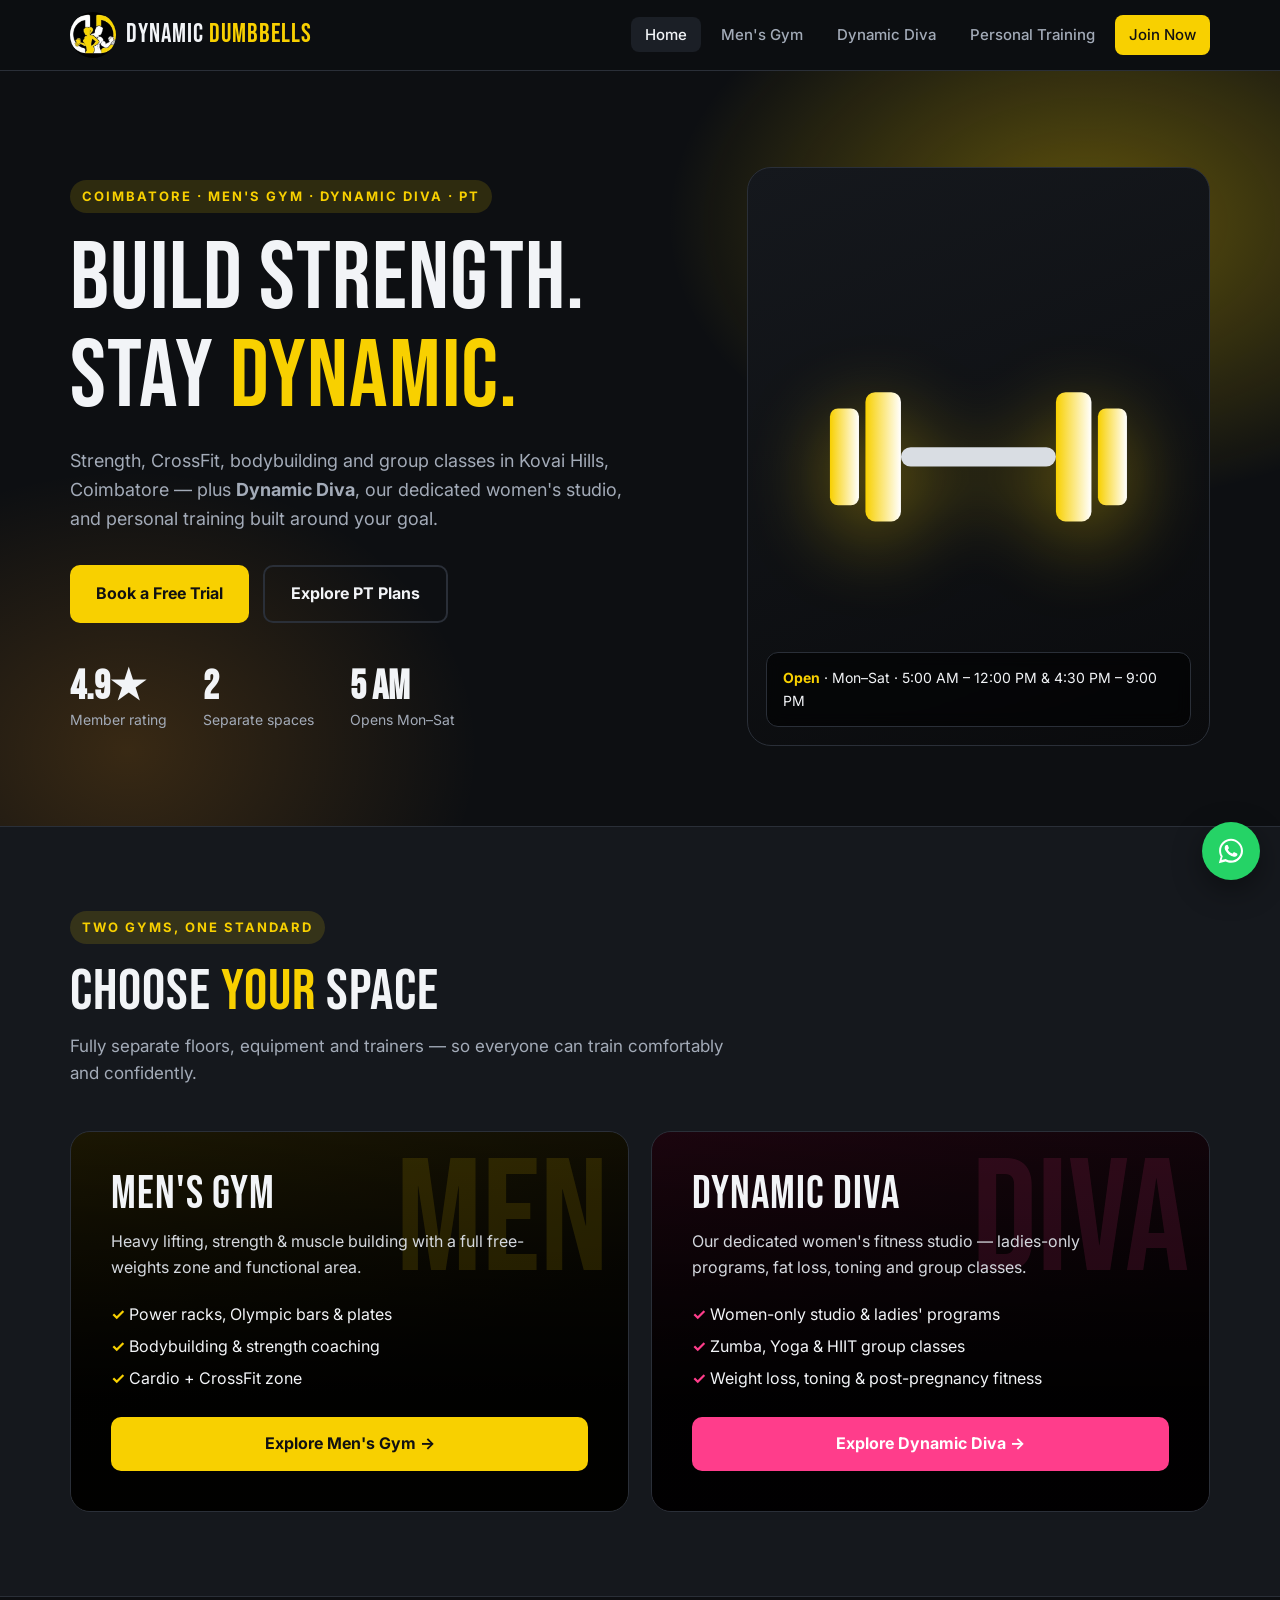
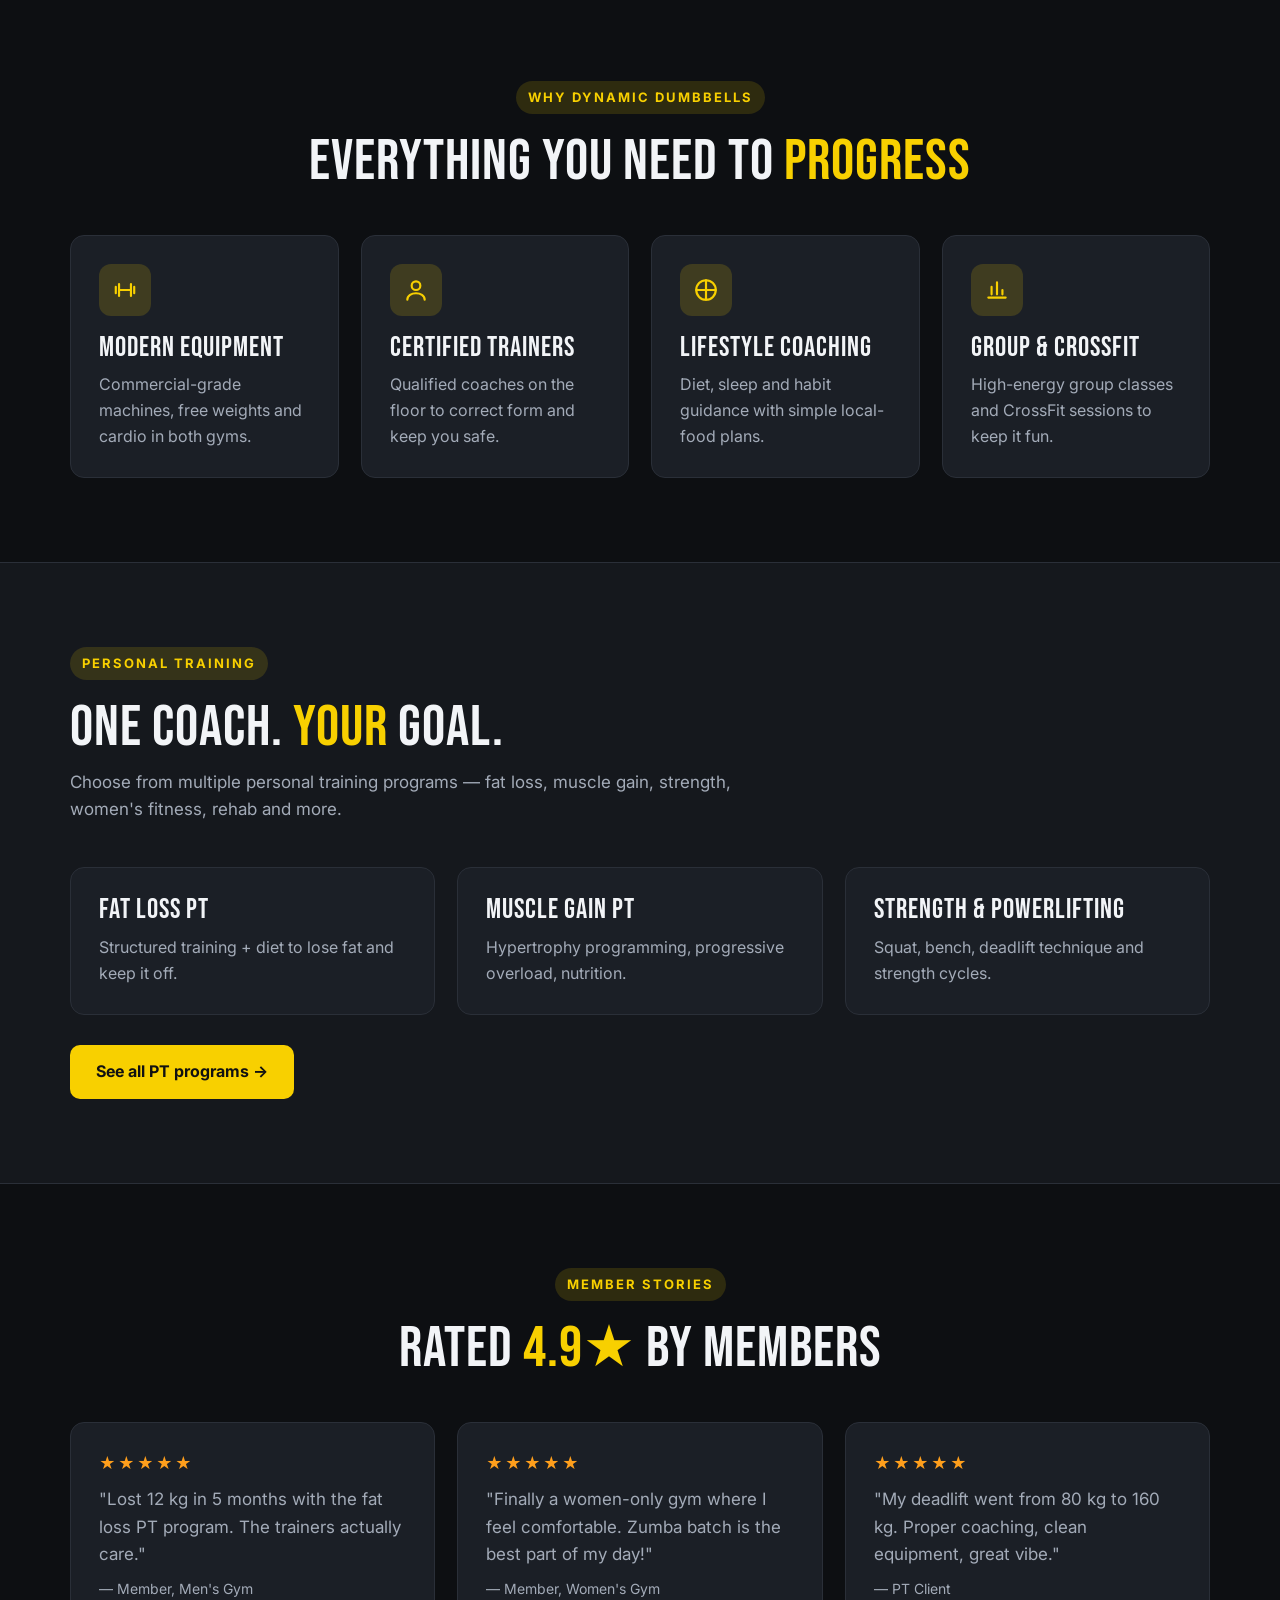
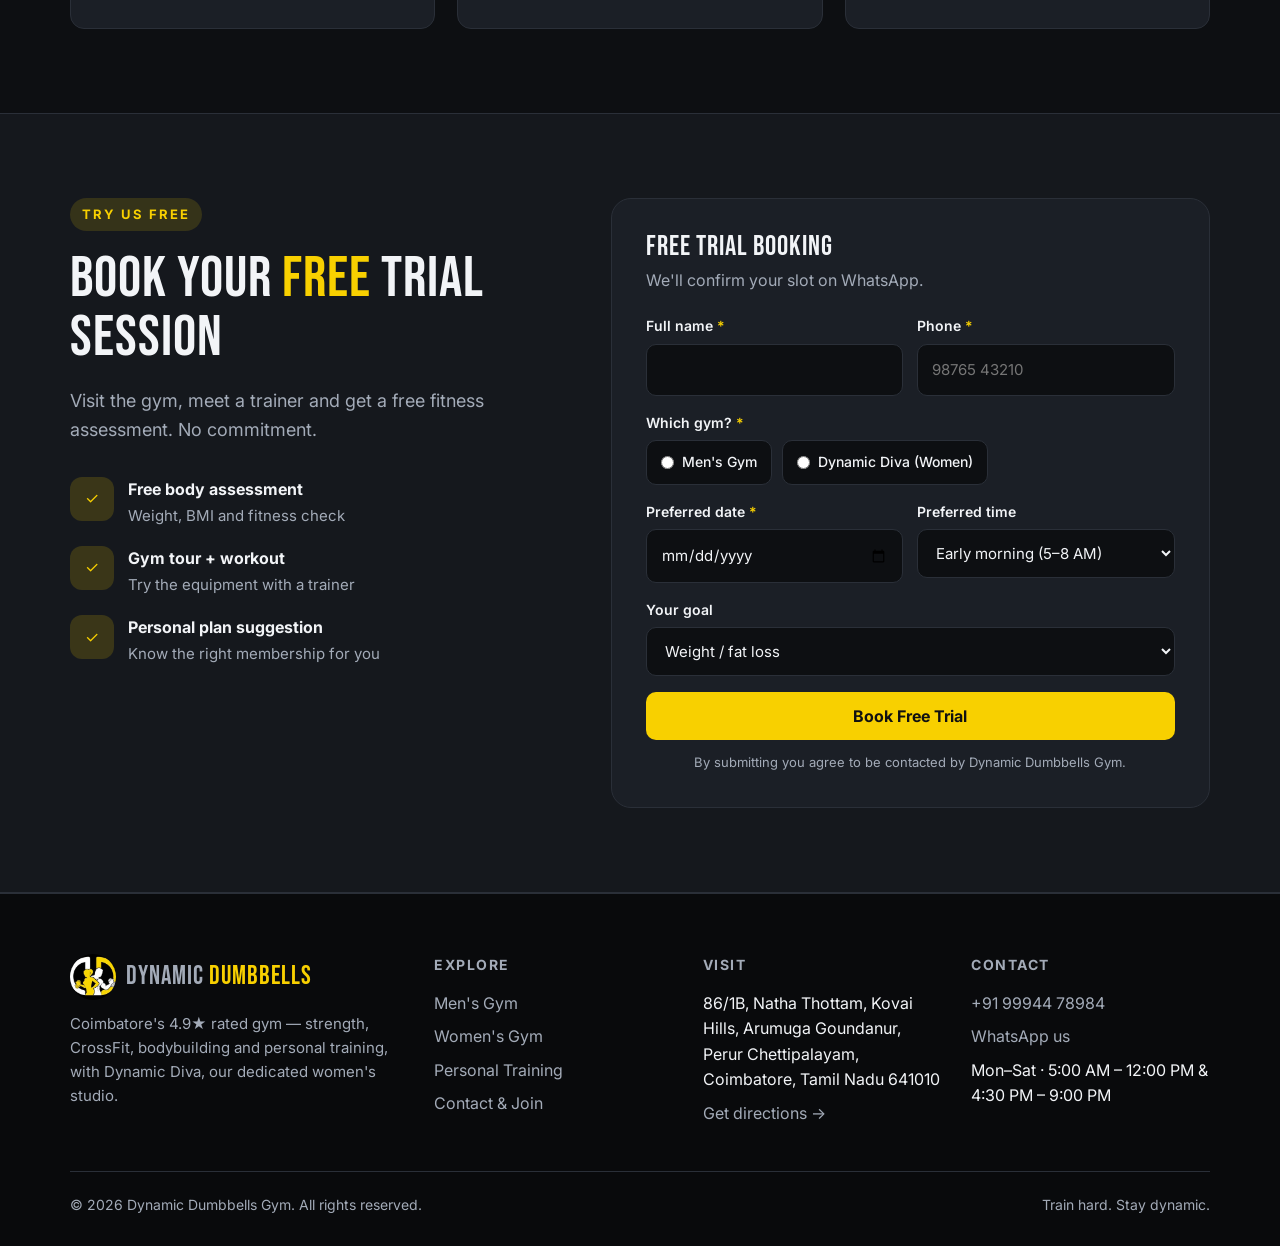
==== index.html @ dd49ddff "Dynamic Dumbbells Gym website: 5 pages with enquiry forms Home, Men's Gym, Dynamic Diva (women), Per" ====
<!DOCTYPE html>
<html lang="en">
<head>
  <meta charset="UTF-8">
  <meta name="viewport" content="width=device-width, initial-scale=1.0">
  <title>Dynamic Dumbbells Gym, Coimbatore — Men's Gym, Dynamic Diva Women's Studio &amp; Personal Training</title>
  <meta name="description" content="Dynamic Dumbbells Gym, Perur Chettipalayam, Coimbatore. 4.9★ rated. Strength, CrossFit, bodybuilding, group classes, personal training and Dynamic Diva women's studio. Book a free trial.">
  <link rel="preconnect" href="https://fonts.googleapis.com">
  <link rel="preconnect" href="https://fonts.gstatic.com" crossorigin>
  <link href="https://fonts.googleapis.com/css2?family=Bebas+Neue&family=Inter:wght@400;500;600;700;800&display=swap" rel="stylesheet">
  <meta property="og:title" content="Dynamic Dumbbells Gym, Coimbatore">
  <meta property="og:description" content="4.9★ rated gym in Kovai Hills, Coimbatore — strength, CrossFit, Dynamic Diva women&#39;s studio &amp; personal training.">
  <meta property="og:image" content="images/og-image.jpg">
  <meta property="og:type" content="website">
  <link rel="icon" href="images/logo.png">
  <link rel="apple-touch-icon" href="images/logo.png">
  <meta name="theme-color" content="#0d0f12">
  <link rel="stylesheet" href="styles.css">
</head>
<body data-page="home">
  <div id="site-header"></div>

  <main>
    <!-- HERO -->
    <section class="hero">
      <div class="container">
        <div>
          <span class="eyebrow">Coimbatore · Men's Gym · Dynamic Diva · PT</span>
          <h1>Build Strength.<br>Stay <em>Dynamic.</em></h1>
          <p class="lead">Strength, CrossFit, bodybuilding and group classes in Kovai Hills, Coimbatore — plus <b>Dynamic Diva</b>, our dedicated women's studio, and personal training built around your goal.</p>
          <div class="hero-actions">
            <a href="#free-trial" class="btn">Book a Free Trial</a>
            <a href="personal-training.html" class="btn btn-outline">Explore PT Plans</a>
          </div>
          <div class="hero-stats">
            <div><strong>4.9★</strong><span>Member rating</span></div>
            <div><strong>2</strong><span>Separate spaces</span></div>
            <div><strong>5 AM</strong><span>Opens Mon–Sat</span></div>
          </div>
        </div>
        <div class="hero-art reveal">
          <img class="hero-photo" src="images/home-hero.jpg" alt="Members training at Dynamic Dumbbells Gym" onerror="this.remove()">
          <svg viewBox="0 0 200 120" fill="none" aria-hidden="true">
            <defs><linearGradient id="g" x1="0" x2="1"><stop offset="0" stop-color="#f8d000"/><stop offset="1" stop-color="#ffffff"/></linearGradient></defs>
            <rect x="8" y="30" width="18" height="60" rx="5" fill="url(#g)"/>
            <rect x="30" y="20" width="22" height="80" rx="6" fill="url(#g)"/>
            <rect x="52" y="54" width="96" height="12" rx="6" fill="#d9dde3"/>
            <rect x="148" y="20" width="22" height="80" rx="6" fill="url(#g)"/>
            <rect x="174" y="30" width="18" height="60" rx="5" fill="url(#g)"/>
          </svg>
          <div class="tag"><b>Open</b> · <span data-gym="hours"></span></div>
        </div>
      </div>
    </section>

    <!-- TWO GYMS -->
    <section class="section-alt">
      <div class="container">
        <div class="section-head">
          <span class="eyebrow">Two gyms, one standard</span>
          <h2>Choose <em>your</em> space</h2>
          <p>Fully separate floors, equipment and trainers — so everyone can train comfortably and confidently.</p>
        </div>
        <div class="gym-split">
          <article class="gym-card men reveal">
            <img class="card-photo" src="images/mens-card.jpg" alt="" onerror="this.remove()">
            <span class="big">MEN</span>
            <h3>Men's Gym</h3>
            <p>Heavy lifting, strength &amp; muscle building with a full free-weights zone and functional area.</p>
            <ul>
              <li>Power racks, Olympic bars &amp; plates</li>
              <li>Bodybuilding &amp; strength coaching</li>
              <li>Cardio + CrossFit zone</li>
            </ul>
            <a href="mens-gym.html" class="btn">Explore Men's Gym →</a>
          </article>
          <article class="gym-card women reveal">
            <img class="card-photo" src="images/diva-card.jpg" alt="" onerror="this.remove()">
            <span class="big">DIVA</span>
            <h3>Dynamic Diva</h3>
            <p>Our dedicated women's fitness studio — ladies-only programs, fat loss, toning and group classes.</p>
            <ul>
              <li>Women-only studio &amp; ladies' programs</li>
              <li>Zumba, Yoga &amp; HIIT group classes</li>
              <li>Weight loss, toning &amp; post-pregnancy fitness</li>
            </ul>
            <a href="womens-gym.html" class="btn">Explore Dynamic Diva →</a>
          </article>
        </div>
      </div>
    </section>

    <!-- WHY US -->
    <section>
      <div class="container">
        <div class="section-head center">
          <span class="eyebrow">Why Dynamic Dumbbells</span>
          <h2>Everything you need to <em>progress</em></h2>
        </div>
        <div class="grid grid-4">
          <div class="card reveal">
            <div class="icon"><svg viewBox="0 0 24 24" fill="none" stroke="currentColor" stroke-width="2" stroke-linecap="round"><path d="M6.5 6.5v11M17.5 6.5v11M3.5 9v6M20.5 9v6M6.5 12h11"/></svg></div>
            <h3>Modern Equipment</h3>
            <p>Commercial-grade machines, free weights and cardio in both gyms.</p>
          </div>
          <div class="card reveal">
            <div class="icon"><svg viewBox="0 0 24 24" fill="none" stroke="currentColor" stroke-width="2" stroke-linecap="round"><circle cx="12" cy="8" r="4"/><path d="M4 21c0-4 4-6 8-6s8 2 8 6"/></svg></div>
            <h3>Certified Trainers</h3>
            <p>Qualified coaches on the floor to correct form and keep you safe.</p>
          </div>
          <div class="card reveal">
            <div class="icon"><svg viewBox="0 0 24 24" fill="none" stroke="currentColor" stroke-width="2" stroke-linecap="round"><path d="M12 3v18M3 12h18"/><circle cx="12" cy="12" r="9"/></svg></div>
            <h3>Lifestyle Coaching</h3>
            <p>Diet, sleep and habit guidance with simple local-food plans.</p>
          </div>
          <div class="card reveal">
            <div class="icon"><svg viewBox="0 0 24 24" fill="none" stroke="currentColor" stroke-width="2" stroke-linecap="round"><path d="M4 19h16M7 16V9M12 16V5M17 16v-4"/></svg></div>
            <h3>Group &amp; CrossFit</h3>
            <p>High-energy group classes and CrossFit sessions to keep it fun.</p>
          </div>
        </div>
      </div>
    </section>

    <!-- PT TEASER -->
    <section class="section-alt">
      <div class="container">
        <div class="section-head">
          <span class="eyebrow">Personal Training</span>
          <h2>One coach. <em>Your</em> goal.</h2>
          <p>Choose from multiple personal training programs — fat loss, muscle gain, strength, women's fitness, rehab and more.</p>
        </div>
        <div class="grid grid-3">
          <div class="card reveal"><h3>Fat Loss PT</h3><p>Structured training + diet to lose fat and keep it off.</p></div>
          <div class="card reveal"><h3>Muscle Gain PT</h3><p>Hypertrophy programming, progressive overload, nutrition.</p></div>
          <div class="card reveal"><h3>Strength &amp; Powerlifting</h3><p>Squat, bench, deadlift technique and strength cycles.</p></div>
        </div>
        <div style="margin-top:30px"><a href="personal-training.html" class="btn">See all PT programs →</a></div>
      </div>
    </section>

    <!-- GALLERY (hidden automatically until photos are added) -->
    <section id="gallery">
      <div class="container">
        <div class="section-head">
          <span class="eyebrow">Inside the gym</span>
          <h2>Take a <em>look</em> around</h2>
        </div>
        <div class="gallery">
          <figure class="reveal"><img src="images/gallery-1.jpg" alt="Free weights area" loading="lazy" onerror="this.parentNode.remove()"></figure>
          <figure class="reveal"><img src="images/gallery-2.jpg" alt="Cardio zone" loading="lazy" onerror="this.parentNode.remove()"></figure>
          <figure class="reveal"><img src="images/gallery-3.jpg" alt="CrossFit session" loading="lazy" onerror="this.parentNode.remove()"></figure>
          <figure class="reveal"><img src="images/gallery-4.jpg" alt="Dynamic Diva group class" loading="lazy" onerror="this.parentNode.remove()"></figure>
          <figure class="reveal"><img src="images/gallery-5.jpg" alt="Squat rack area" loading="lazy" onerror="this.parentNode.remove()"></figure>
          <figure class="reveal"><img src="images/gallery-6.jpg" alt="Trainer coaching a member" loading="lazy" onerror="this.parentNode.remove()"></figure>
        </div>
      </div>
    </section>

    <!-- TESTIMONIALS -->
    <section>
      <div class="container">
        <div class="section-head center">
          <span class="eyebrow">Member stories</span>
          <h2>Rated <em>4.9★</em> by members</h2>
        </div>
        <!-- TODO: replace with real Google reviews (copy text + first name with permission) -->
        <div class="grid grid-3">
          <div class="card reveal"><div class="stars">★★★★★</div><p class="quote">"Lost 12 kg in 5 months with the fat loss PT program. The trainers actually care."</p><p class="quote-by">— Member, Men's Gym</p></div>
          <div class="card reveal"><div class="stars">★★★★★</div><p class="quote">"Finally a women-only gym where I feel comfortable. Zumba batch is the best part of my day!"</p><p class="quote-by">— Member, Women's Gym</p></div>
          <div class="card reveal"><div class="stars">★★★★★</div><p class="quote">"My deadlift went from 80 kg to 160 kg. Proper coaching, clean equipment, great vibe."</p><p class="quote-by">— PT Client</p></div>
        </div>
      </div>
    </section>

    <!-- FORM: FREE TRIAL -->
    <section class="form-section section-alt" id="free-trial">
      <div class="container">
        <div>
          <span class="eyebrow">Try us free</span>
          <h2>Book your <em>free</em> trial session</h2>
          <p class="lead">Visit the gym, meet a trainer and get a free fitness assessment. No commitment.</p>
          <ul class="info-list">
            <li><div class="icon">✓</div><div><b>Free body assessment</b><span>Weight, BMI and fitness check</span></div></li>
            <li><div class="icon">✓</div><div><b>Gym tour + workout</b><span>Try the equipment with a trainer</span></div></li>
            <li><div class="icon">✓</div><div><b>Personal plan suggestion</b><span>Know the right membership for you</span></div></li>
          </ul>
        </div>
        <div class="form-card">
          <h3>Free Trial Booking</h3>
          <p>We'll confirm your slot on WhatsApp.</p>
          <form data-form="Free Trial Booking" novalidate>
            <div class="form-row">
              <div class="field"><label for="ft-name">Full name <span class="req">*</span></label><input id="ft-name" name="Name" required autocomplete="name"><span class="error">Please enter your name</span></div>
              <div class="field"><label for="ft-phone">Phone <span class="req">*</span></label><input id="ft-phone" name="Phone" type="tel" required autocomplete="tel" placeholder="98765 43210"><span class="error">Enter a valid phone number</span></div>
            </div>
            <div class="field">
              <label>Which gym? <span class="req">*</span></label>
              <div class="choice-group">
                <label><input type="radio" name="Gym" value="Men's Gym" required> Men's Gym</label>
                <label><input type="radio" name="Gym" value="Dynamic Diva (Women)"> Dynamic Diva (Women)</label>
              </div>
              <span class="error">Please choose a gym</span>
            </div>
            <div class="form-row">
              <div class="field"><label for="ft-date">Preferred date <span class="req">*</span></label><input id="ft-date" name="Date" type="date" required><span class="error">Pick a date</span></div>
              <div class="field"><label for="ft-time">Preferred time</label>
                <select id="ft-time" name="Time">
                  <option>Early morning (5–8 AM)</option><option>Morning (8 AM–12 PM)</option><option>Evening (4:30–7 PM)</option><option>Night (7–9 PM)</option>
                </select>
              </div>
            </div>
            <div class="field"><label for="ft-goal">Your goal</label>
              <select id="ft-goal" name="Goal">
                <option>Weight / fat loss</option><option>Muscle gain</option><option>Strength / CrossFit</option><option>General fitness</option><option>Not sure yet</option>
              </select>
            </div>
            <button class="btn btn-block" type="submit">Book Free Trial</button>
            <p class="form-note">By submitting you agree to be contacted by Dynamic Dumbbells Gym.</p>
          </form>
          <div class="form-success"><div class="tick">✓</div><h3>Thank you<span data-name></span>!</h3><p>Your trial request is ready on WhatsApp — just hit send and we'll confirm your slot.</p></div>
        </div>
      </div>
    </section>
  </main>

  <div id="site-footer"></div>
  <script src="script.js"></script>
</body>
</html>
---- styles.css ----
/* Dynamic Dumbbells Gym — shared styles */
:root {
  --bg: #0d0f12;
  --bg-2: #15181d;
  --card: #1b1f26;
  --line: #2a2f38;
  --text: #f2f4f7;
  --muted: #a3abb8;
  --accent: #f8d000;          /* brand yellow (from logo) */
  --accent-2: #ff9f1c;
  --on-accent: #111;          /* text on accent buttons */
  --men: #f8d000;
  --women: #ff3d8b;
  --pt: #22c3a6;
  --radius: 14px;
  --max: 1180px;
  --font-display: "Bebas Neue", Impact, sans-serif;
  --font-body: "Inter", system-ui, -apple-system, sans-serif;
}

* { box-sizing: border-box; margin: 0; padding: 0; }
html { scroll-behavior: smooth; }
body {
  background: var(--bg);
  color: var(--text);
  font-family: var(--font-body);
  line-height: 1.6;
  -webkit-font-smoothing: antialiased;
}
img { max-width: 100%; display: block; }
a { color: inherit; text-decoration: none; }
.container { width: 100%; max-width: var(--max); margin: 0 auto; padding: 0 20px; }

/* Theme per page */
body.theme-men   { --accent: var(--men); }
body.theme-women { --accent: var(--women); --accent-2: #ff8fc0; --on-accent: #fff; }

/* ---------- Header ---------- */
.site-header {
  position: sticky; top: 0; z-index: 50;
  background: rgba(13, 15, 18, .9);
  backdrop-filter: blur(10px);
  border-bottom: 1px solid var(--line);
}
.nav { display: flex; align-items: center; justify-content: space-between; height: 70px; }
.logo { display: flex; align-items: center; gap: 10px; font-family: var(--font-display); font-size: 26px; letter-spacing: 1px; }
.logo-mark { width: 46px; height: 46px; border-radius: 50%; object-fit: cover; background: #000; }
.logo span b { color: var(--men); font-weight: 400; }
.nav-links { display: flex; gap: 6px; list-style: none; align-items: center; }
.nav-links a {
  padding: 8px 14px; border-radius: 8px; font-size: 15px; font-weight: 500; color: var(--muted);
  transition: color .2s, background .2s;
}
.nav-links a:hover, .nav-links a.active { color: var(--text); background: var(--card); }
.nav-links a.btn { color: var(--on-accent); background: var(--accent); }
.nav-toggle { display: none; background: none; border: 0; color: var(--text); cursor: pointer; padding: 8px; }

/* ---------- Buttons ---------- */
.btn {
  display: inline-flex; align-items: center; justify-content: center; gap: 8px;
  padding: 14px 26px; border-radius: 10px; border: 0; cursor: pointer;
  background: var(--accent); color: var(--on-accent); font-weight: 700; font-size: 16px; font-family: inherit;
  transition: transform .15s, box-shadow .2s, filter .2s;
}
.btn:hover { transform: translateY(-2px); box-shadow: 0 10px 30px -10px var(--accent); filter: brightness(1.08); }
.btn-outline { background: transparent; border: 2px solid var(--line); color: var(--text); }
.btn-outline:hover { border-color: var(--accent); box-shadow: none; }
.btn-block { width: 100%; }

/* ---------- Hero ---------- */
.hero { position: relative; overflow: hidden; padding: 96px 0 80px; }
.hero::before {
  content: ""; position: absolute; inset: 0;
  background:
    radial-gradient(600px 400px at 85% 20%, color-mix(in srgb, var(--accent) 35%, transparent), transparent 70%),
    radial-gradient(500px 400px at 10% 90%, color-mix(in srgb, var(--accent-2) 18%, transparent), transparent 70%);
  pointer-events: none;
}
.hero .container { position: relative; display: grid; grid-template-columns: 1.15fr .85fr; gap: 50px; align-items: center; }
.eyebrow {
  display: inline-block; font-size: 13px; font-weight: 700; letter-spacing: 2px; text-transform: uppercase;
  color: var(--accent); background: color-mix(in srgb, var(--accent) 14%, transparent);
  padding: 6px 12px; border-radius: 999px; margin-bottom: 18px;
}
h1, h2, h3 { font-family: var(--font-display); font-weight: 400; letter-spacing: 1px; line-height: 1.02; }
h1 { font-size: clamp(52px, 8vw, 96px); }
h1 em, h2 em { font-style: normal; color: var(--accent); }
h2 { font-size: clamp(38px, 5vw, 58px); }
h3 { font-size: 28px; }
.lead { font-size: 18px; color: var(--muted); margin: 20px 0 32px; max-width: 560px; }
.hero-actions { display: flex; gap: 14px; flex-wrap: wrap; }
.hero-stats { display: flex; gap: 36px; margin-top: 44px; flex-wrap: wrap; }
.hero-stats strong { display: block; font-family: var(--font-display); font-size: 40px; color: var(--text); line-height: 1; }
.hero-stats span { font-size: 14px; color: var(--muted); }

/* Hero visual (no stock photos needed) */
.hero-art {
  aspect-ratio: 4 / 5; border-radius: 24px; position: relative; overflow: hidden;
  background: linear-gradient(160deg, var(--bg-2), #0a0b0d);
  border: 1px solid var(--line);
  display: grid; place-items: center;
}
.hero-art svg { width: 70%; height: auto; filter: drop-shadow(0 20px 40px color-mix(in srgb, var(--accent) 45%, transparent)); }
.hero-art .tag {
  position: absolute; left: 18px; bottom: 18px; right: 18px;
  background: rgba(0,0,0,.55); backdrop-filter: blur(8px); border: 1px solid var(--line);
  border-radius: 12px; padding: 14px 16px; font-size: 14px;
}
.hero-art .tag b { color: var(--accent); }

/* ---------- Sections ---------- */
section { padding: 84px 0; }
.section-alt { background: var(--bg-2); border-top: 1px solid var(--line); border-bottom: 1px solid var(--line); }
.section-head { max-width: 680px; margin-bottom: 44px; }
.section-head p { color: var(--muted); margin-top: 12px; font-size: 17px; }
.center { text-align: center; margin-left: auto; margin-right: auto; }

.grid { display: grid; gap: 22px; }
.grid-2 { grid-template-columns: repeat(2, 1fr); }
.grid-3 { grid-template-columns: repeat(3, 1fr); }
.grid-4 { grid-template-columns: repeat(4, 1fr); }

.card {
  background: var(--card); border: 1px solid var(--line); border-radius: var(--radius);
  padding: 28px; transition: transform .2s, border-color .2s;
}
.card:hover { transform: translateY(-4px); border-color: color-mix(in srgb, var(--accent) 60%, var(--line)); }
.card p { color: var(--muted); margin-top: 10px; }
.icon {
  width: 52px; height: 52px; border-radius: 12px; display: grid; place-items: center; margin-bottom: 18px;
  background: color-mix(in srgb, var(--accent) 16%, transparent); color: var(--accent);
}
.icon svg { width: 26px; height: 26px; }

/* Split gym cards on home */
.gym-split { display: grid; grid-template-columns: 1fr 1fr; gap: 22px; }
.gym-card {
  position: relative; border-radius: 20px; padding: 40px; min-height: 380px; overflow: hidden;
  display: flex; flex-direction: column; justify-content: flex-end; border: 1px solid var(--line);
}
.gym-card.men   { background: linear-gradient(160deg, #2a2304 0%, #100e04 60%); --accent: var(--men); --on-accent: #111; }
.gym-card.women { background: linear-gradient(160deg, #2a0816 0%, #12060c 60%); --accent: var(--women); --on-accent: #fff; }
.gym-card .big {
  position: absolute; top: 10px; right: 20px; font-family: var(--font-display);
  font-size: 160px; line-height: 1; color: var(--accent); opacity: .12;
}
.gym-card h3 { font-size: 46px; }
.gym-card p { color: #d4d8de; margin: 10px 0 22px; max-width: 420px; }
.gym-card ul { list-style: none; margin-bottom: 26px; display: grid; gap: 6px; }
.gym-card li::before { content: "✓ "; color: var(--accent); font-weight: 700; }

/* Pricing */
.price-card { display: flex; flex-direction: column; }
.price-card.featured { border-color: var(--accent); box-shadow: 0 20px 60px -30px var(--accent); position: relative; }
.price-card.featured::before {
  content: "Most Popular"; position: absolute; top: -12px; left: 28px;
  background: var(--accent); color: var(--on-accent); font-size: 12px; font-weight: 700; padding: 4px 10px; border-radius: 999px;
}
.price { font-family: var(--font-display); font-size: 54px; margin: 14px 0 4px; }
.price small { font-family: var(--font-body); font-size: 15px; color: var(--muted); }
.price-card ul { list-style: none; margin: 18px 0 26px; display: grid; gap: 10px; flex: 1; }
.price-card li { color: var(--muted); padding-left: 26px; position: relative; }
.price-card li::before { content: "✓"; position: absolute; left: 0; color: var(--accent); font-weight: 800; }

/* Timetable */
.table-wrap { overflow-x: auto; border-radius: var(--radius); border: 1px solid var(--line); }
table { width: 100%; border-collapse: collapse; min-width: 560px; }
th, td { padding: 14px 18px; text-align: left; border-bottom: 1px solid var(--line); }
th { background: var(--card); font-size: 13px; text-transform: uppercase; letter-spacing: 1px; color: var(--muted); }
tr:last-child td { border-bottom: 0; }
td b { color: var(--accent); }

/* Trainers */
.trainer { text-align: center; }
.avatar {
  width: 110px; height: 110px; border-radius: 50%; margin: 0 auto 16px;
  background: linear-gradient(135deg, var(--accent), var(--accent-2));
  display: grid; place-items: center; font-family: var(--font-display); font-size: 42px; color: var(--on-accent);
}
.trainer .role { color: var(--accent); font-size: 14px; font-weight: 600; }

/* Testimonials */
.quote { font-size: 17px; color: var(--text); }
.quote-by { margin-top: 16px; color: var(--muted); font-size: 14px; }
.stars { color: var(--accent-2); letter-spacing: 2px; margin-bottom: 10px; }

/* ---------- Forms ---------- */
.form-section .container { display: grid; grid-template-columns: .9fr 1.1fr; gap: 50px; align-items: start; }
.form-card { background: var(--card); border: 1px solid var(--line); border-radius: 20px; padding: 34px; }
.form-card h3 { margin-bottom: 6px; }
.form-card > p { color: var(--muted); margin-bottom: 22px; }
.form-row { display: grid; grid-template-columns: 1fr 1fr; gap: 14px; }
.field { display: flex; flex-direction: column; gap: 6px; margin-bottom: 16px; }
.field label { font-size: 14px; font-weight: 600; }
.field label .req { color: var(--accent); }
input, select, textarea {
  width: 100%; padding: 13px 14px; border-radius: 10px; border: 1px solid var(--line);
  background: var(--bg); color: var(--text); font: inherit; font-size: 15px;
  transition: border-color .2s, box-shadow .2s;
}
input:focus, select:focus, textarea:focus {
  outline: none; border-color: var(--accent);
  box-shadow: 0 0 0 3px color-mix(in srgb, var(--accent) 25%, transparent);
}
textarea { min-height: 110px; resize: vertical; }
.field.invalid input, .field.invalid select, .field.invalid textarea { border-color: #ff4d4d; }
.field .error { font-size: 13px; color: #ff6b6b; display: none; }
.field.invalid .error { display: block; }
.choice-group { display: flex; flex-wrap: wrap; gap: 10px; }
.choice-group label {
  display: flex; align-items: center; gap: 8px; padding: 10px 14px; border: 1px solid var(--line);
  border-radius: 10px; cursor: pointer; font-weight: 500; font-size: 14px; background: var(--bg);
}
.choice-group input { width: auto; accent-color: var(--accent); }
.choice-group label:has(input:checked) { border-color: var(--accent); background: color-mix(in srgb, var(--accent) 12%, var(--bg)); }
.form-note { font-size: 13px; color: var(--muted); margin-top: 12px; text-align: center; }
.form-success {
  display: none; text-align: center; padding: 30px 10px;
}
.form-success .tick {
  width: 72px; height: 72px; border-radius: 50%; margin: 0 auto 16px; display: grid; place-items: center;
  background: color-mix(in srgb, var(--accent) 18%, transparent); color: var(--accent); font-size: 36px;
}
.form-success p { color: var(--muted); margin-top: 8px; }
form.sent { display: none; }
form.sent + .form-success { display: block; }

.info-list { list-style: none; display: grid; gap: 18px; margin-top: 28px; }
.info-list li { display: flex; gap: 14px; align-items: flex-start; }
.info-list .icon { margin: 0; flex-shrink: 0; width: 44px; height: 44px; }
.info-list b { display: block; }
.info-list span { color: var(--muted); font-size: 15px; }

/* CTA banner */
.cta-banner {
  border-radius: 24px; padding: 56px; text-align: center;
  background: linear-gradient(135deg, color-mix(in srgb, var(--accent) 85%, #000), color-mix(in srgb, var(--accent-2) 60%, #000));
}
.cta-banner p { margin: 12px auto 26px; max-width: 560px; color: rgba(255,255,255,.88); }
.cta-banner .btn { background: #fff; color: #111; }

/* Map */
.map { border-radius: var(--radius); overflow: hidden; border: 1px solid var(--line); height: 340px; }
.map iframe { width: 100%; height: 100%; border: 0; filter: grayscale(.4) invert(.9) hue-rotate(180deg); }

/* ---------- Footer ---------- */
.site-footer { border-top: 1px solid var(--line); padding: 60px 0 30px; background: #090a0c; }
.footer-grid { display: grid; grid-template-columns: 1.4fr 1fr 1fr 1fr; gap: 30px; }
.site-footer h4 { font-size: 14px; text-transform: uppercase; letter-spacing: 1.5px; color: var(--muted); margin-bottom: 14px; }
.site-footer ul { list-style: none; display: grid; gap: 8px; }
.site-footer a { color: var(--muted); }
.site-footer a:hover { color: var(--text); }
.site-footer p { color: var(--muted); font-size: 15px; margin-top: 12px; max-width: 320px; }
.copyright { margin-top: 44px; padding-top: 22px; border-top: 1px solid var(--line); color: var(--muted); font-size: 14px; display: flex; justify-content: space-between; flex-wrap: wrap; gap: 10px; }

/* Floating WhatsApp */
.wa-float {
  position: fixed; right: 20px; bottom: 20px; z-index: 60; width: 58px; height: 58px; border-radius: 50%;
  background: #25d366; display: grid; place-items: center; box-shadow: 0 10px 30px rgba(0,0,0,.4);
  transition: transform .2s;
}
.wa-float:hover { transform: scale(1.08); }
.wa-float svg { width: 30px; height: 30px; fill: #fff; }

/* Reveal animation */
.reveal { opacity: 0; transform: translateY(24px); transition: opacity .6s ease, transform .6s ease; }
.reveal.in { opacity: 1; transform: none; }
@media (prefers-reduced-motion: reduce) {
  .reveal { opacity: 1; transform: none; transition: none; }
  html { scroll-behavior: auto; }
}


/* ---------- Photos (fall back to graphics if a file is missing) ---------- */
.hero-photo { position: absolute; inset: 0; width: 100%; height: 100%; object-fit: cover; }
.card-photo { position: absolute; inset: 0; width: 100%; height: 100%; object-fit: cover; }
.gym-card::before {
  content: ""; position: absolute; inset: 0; z-index: 1;
  background: linear-gradient(to top, rgba(0,0,0,.94) 30%, rgba(0,0,0,.35) 100%);
}
.gym-card .card-photo { z-index: 0; }
.gym-card > *:not(.card-photo):not(.big) { position: relative; z-index: 2; }
.gym-card .big { z-index: 2; }
.gallery { display: grid; grid-template-columns: repeat(3, 1fr); gap: 14px; }
.gallery figure { border-radius: var(--radius); overflow: hidden; aspect-ratio: 4 / 3; border: 1px solid var(--line); background: var(--card); }
.gallery img { width: 100%; height: 100%; object-fit: cover; transition: transform .5s; }
.gallery figure:hover img { transform: scale(1.05); }
@media (max-width: 760px) { .gallery { grid-template-columns: 1fr 1fr; gap: 10px; } }

/* ---------- Responsive ---------- */
@media (max-width: 980px) {
  .hero .container, .form-section .container { grid-template-columns: 1fr; }
  .hero-art { max-width: 420px; aspect-ratio: 1; }
  .grid-3, .grid-4 { grid-template-columns: repeat(2, 1fr); }
  .footer-grid { grid-template-columns: 1fr 1fr; }
}
@media (max-width: 760px) {
  .nav-toggle { display: block; }
  .nav-links {
    position: absolute; top: 70px; left: 0; right: 0; flex-direction: column; align-items: stretch;
    background: var(--bg); border-bottom: 1px solid var(--line); padding: 12px 16px 18px;
    display: none;
  }
  .nav-links.open { display: flex; }
  .nav-links a { padding: 12px 14px; }
  .gym-split, .grid-2, .grid-3, .grid-4, .form-row { grid-template-columns: 1fr; }
  .gym-card { padding: 28px; min-height: 320px; }
  section { padding: 64px 0; }
  .hero { padding: 60px 0; }
  .container { padding: 0 16px; }
  .cta-banner { padding: 40px 22px; }
  .form-card { padding: 24px 18px; }
  .footer-grid { grid-template-columns: 1fr; }
}
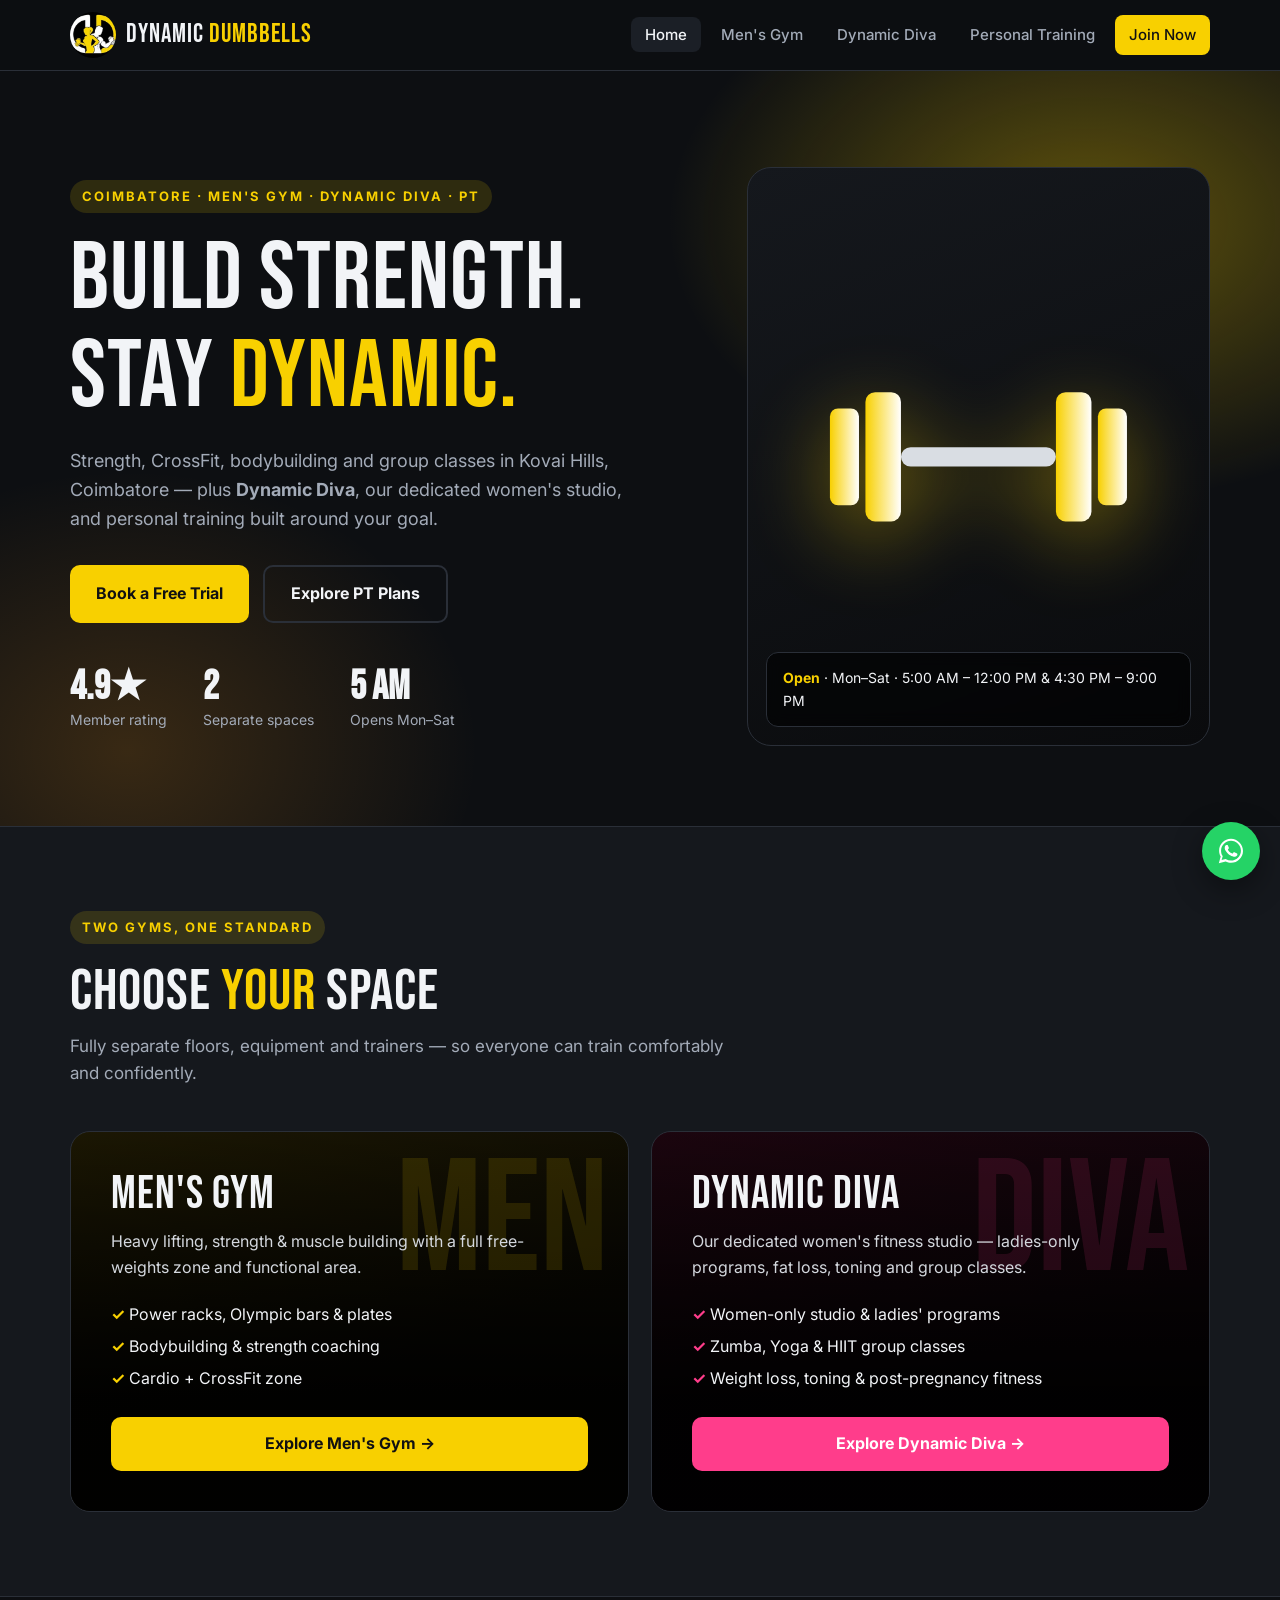
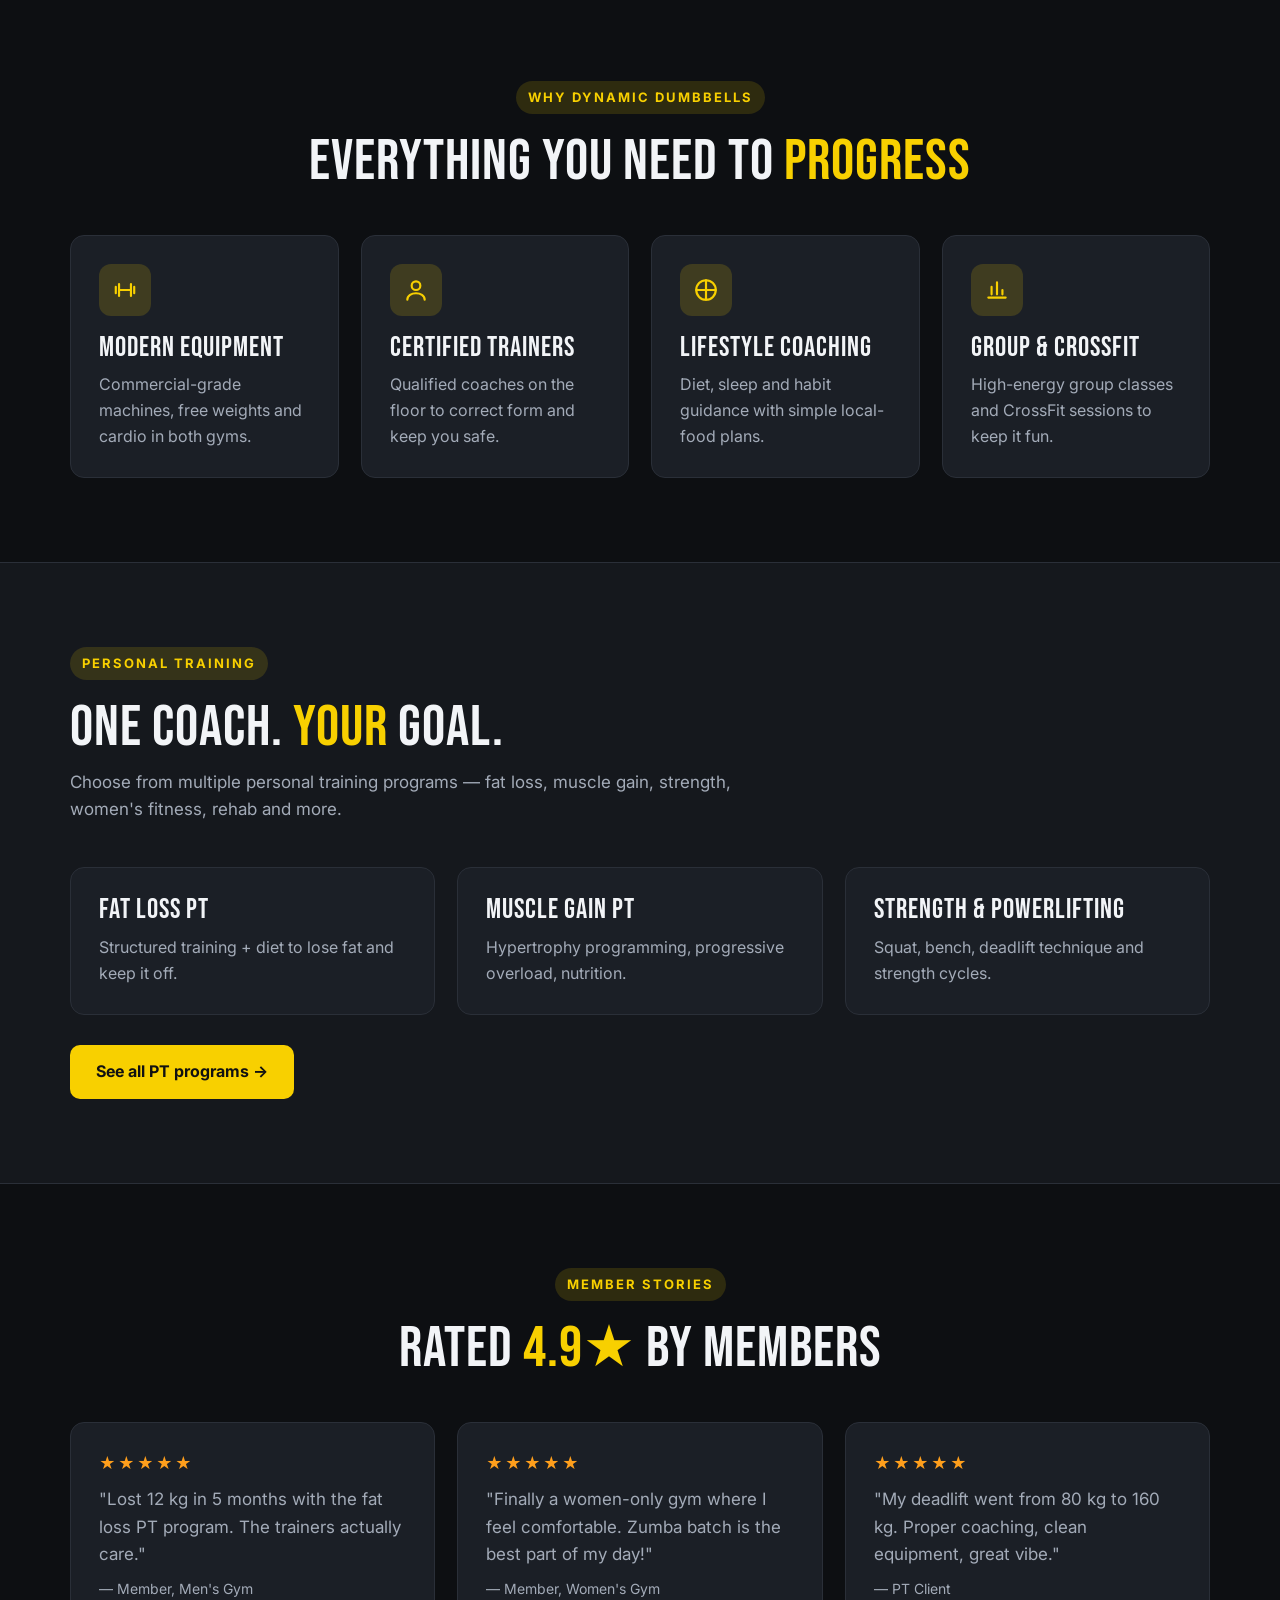
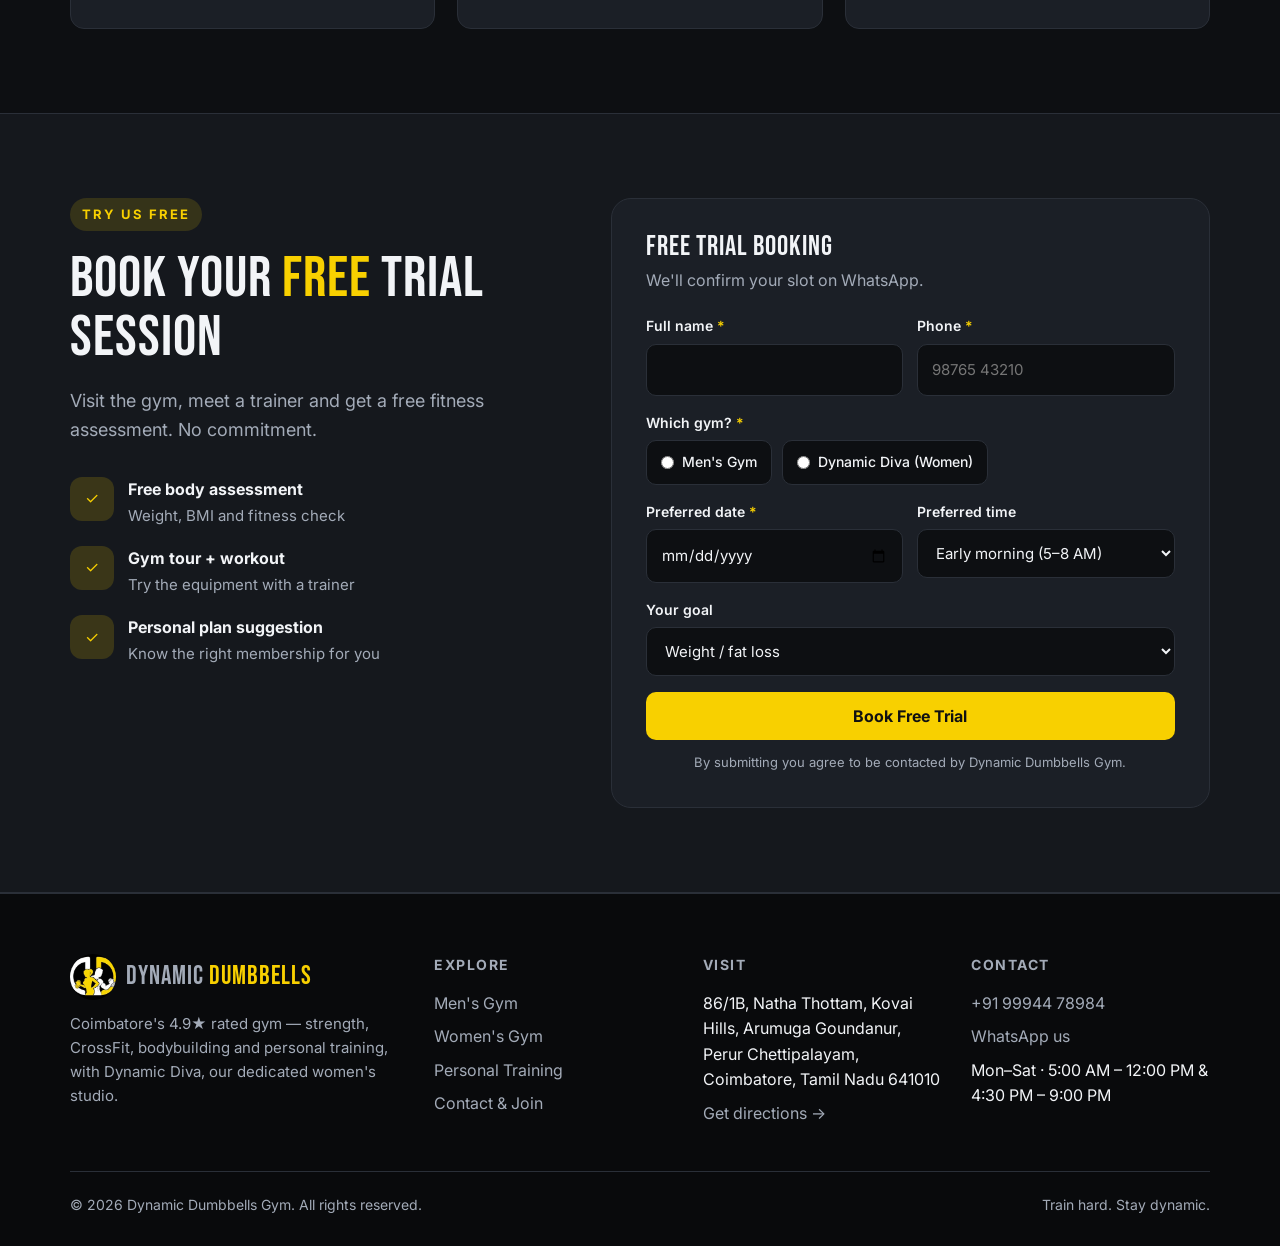
==== commit fc499570: "Use absolute og:image URL for WhatsApp link previews Co-Authored-By: Claude Opus 5.5 <noreply@anthro" ====
--- a/index.html
+++ b/index.html
@@ -10,7 +10,7 @@
   <link href="https://fonts.googleapis.com/css2?family=Bebas+Neue&family=Inter:wght@400;500;600;700;800&display=swap" rel="stylesheet">
   <meta property="og:title" content="Dynamic Dumbbells Gym, Coimbatore">
   <meta property="og:description" content="4.9★ rated gym in Kovai Hills, Coimbatore — strength, CrossFit, Dynamic Diva women&#39;s studio &amp; personal training.">
-  <meta property="og:image" content="images/og-image.jpg">
+  <meta property="og:image" content="https://prasanth-mj.github.io/dynamic-dumbbells-gym/images/og-image.jpg">
   <meta property="og:type" content="website">
   <link rel="icon" href="images/logo.png">
   <link rel="apple-touch-icon" href="images/logo.png">
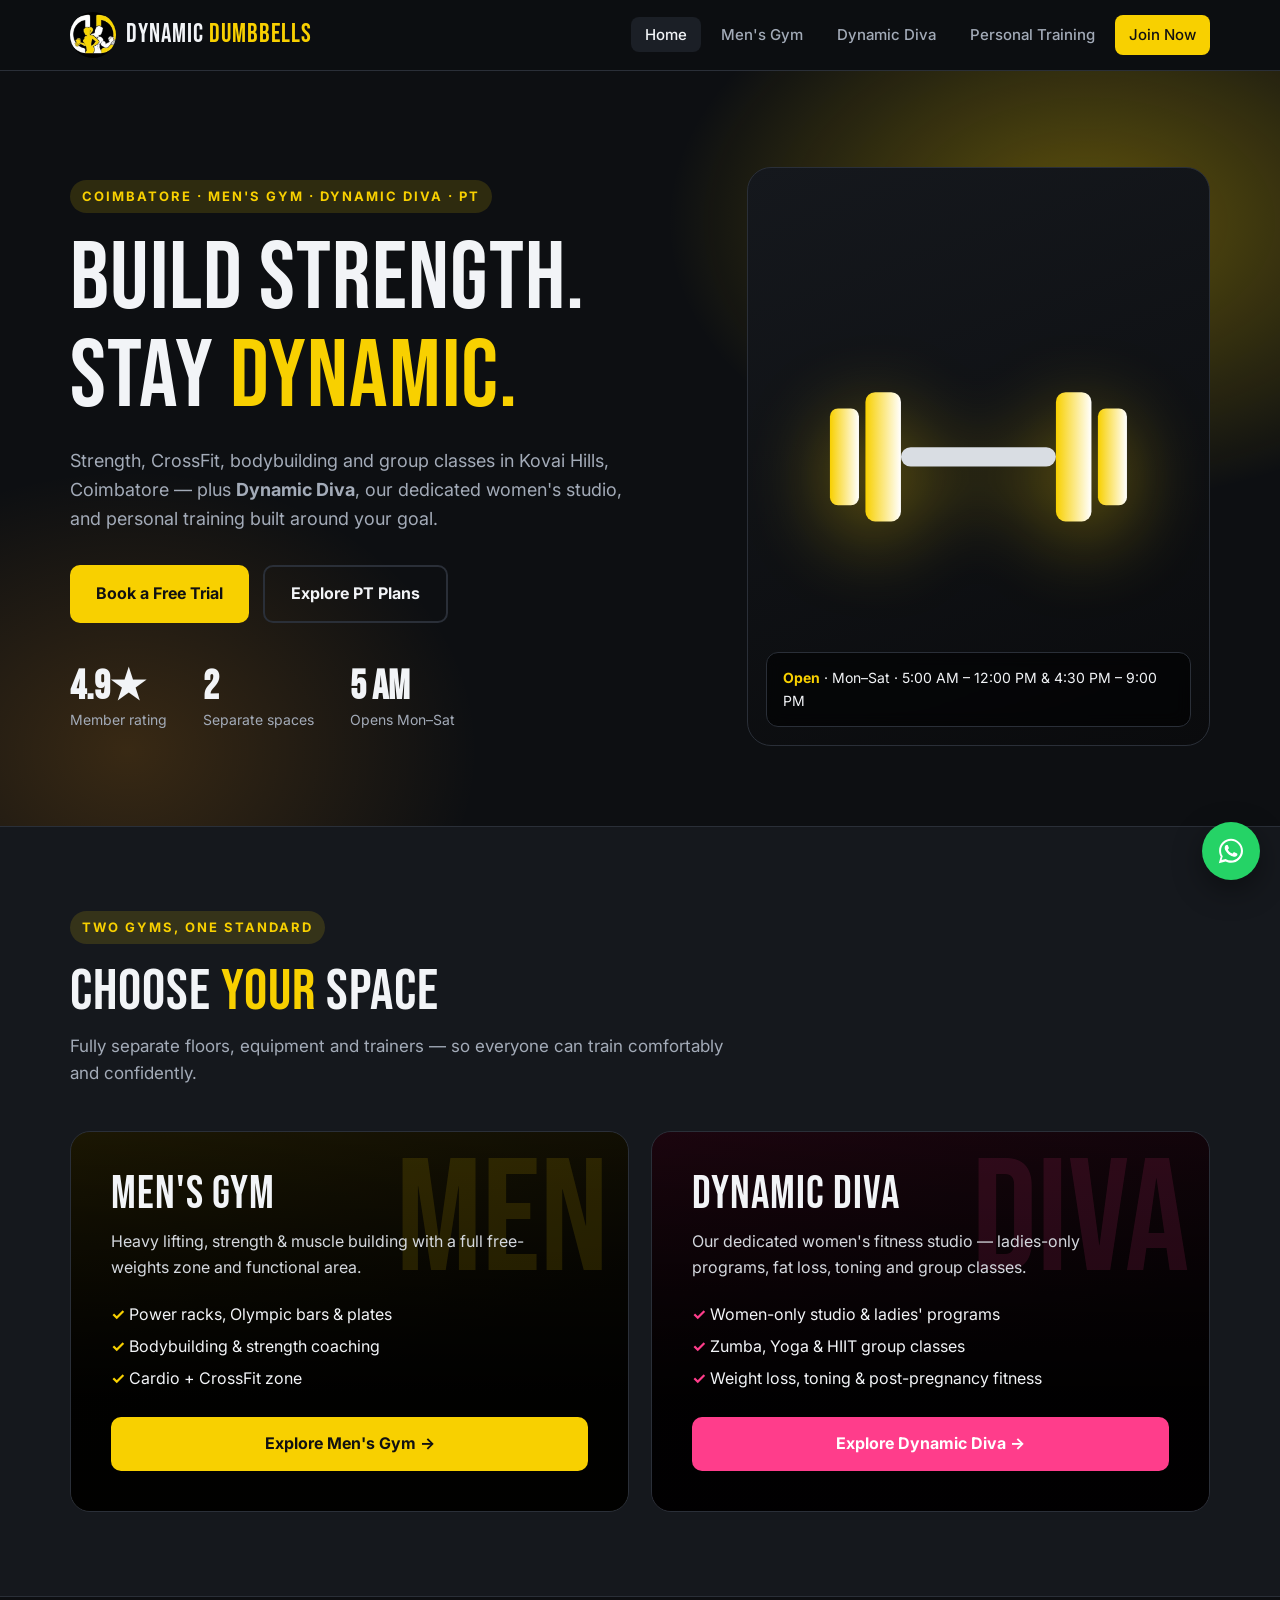
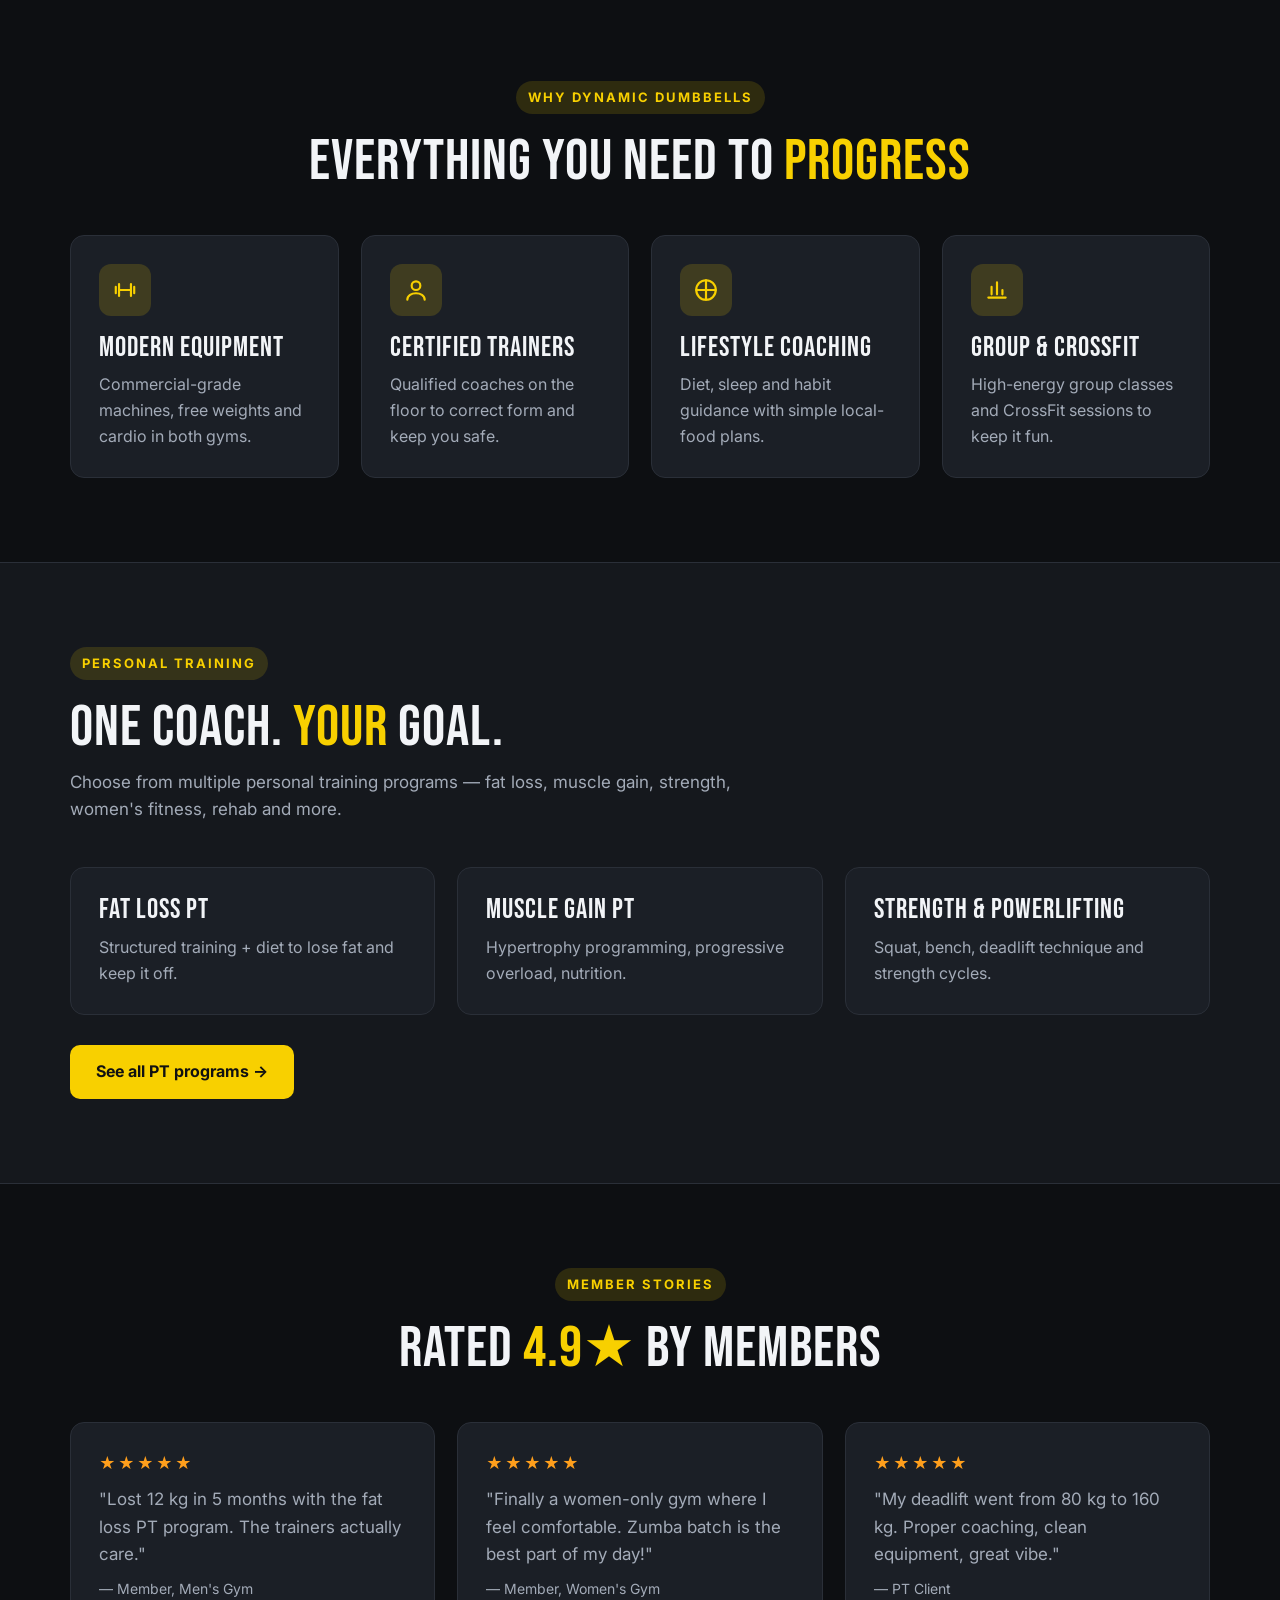
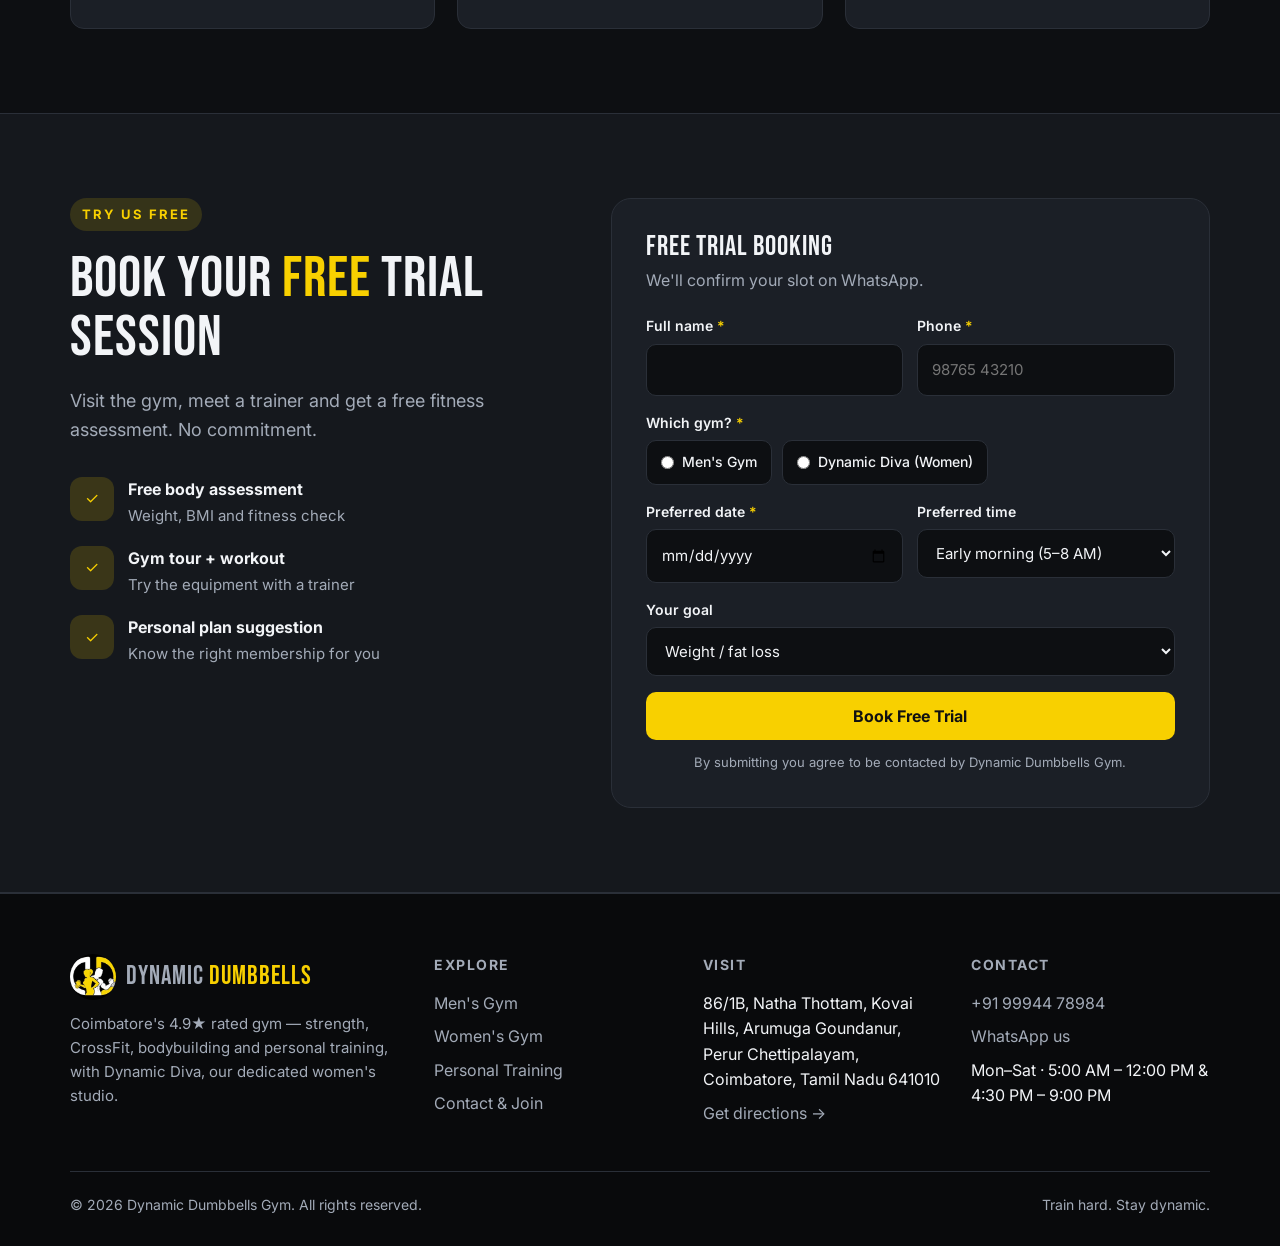
==== commit 78fc940b: "Point share-image URL at dynamic-dumbbells Pages site Co-Authored-By: Claude Opus 5.5 <noreply@anthr" ====
--- a/index.html
+++ b/index.html
@@ -10,7 +10,7 @@
   <link href="https://fonts.googleapis.com/css2?family=Bebas+Neue&family=Inter:wght@400;500;600;700;800&display=swap" rel="stylesheet">
   <meta property="og:title" content="Dynamic Dumbbells Gym, Coimbatore">
   <meta property="og:description" content="4.9★ rated gym in Kovai Hills, Coimbatore — strength, CrossFit, Dynamic Diva women&#39;s studio &amp; personal training.">
-  <meta property="og:image" content="https://prasanth-mj.github.io/dynamic-dumbbells-gym/images/og-image.jpg">
+  <meta property="og:image" content="https://prasanth-mj.github.io/dynamic-dumbbells/images/og-image.jpg">
   <meta property="og:type" content="website">
   <link rel="icon" href="images/logo.png">
   <link rel="apple-touch-icon" href="images/logo.png">
